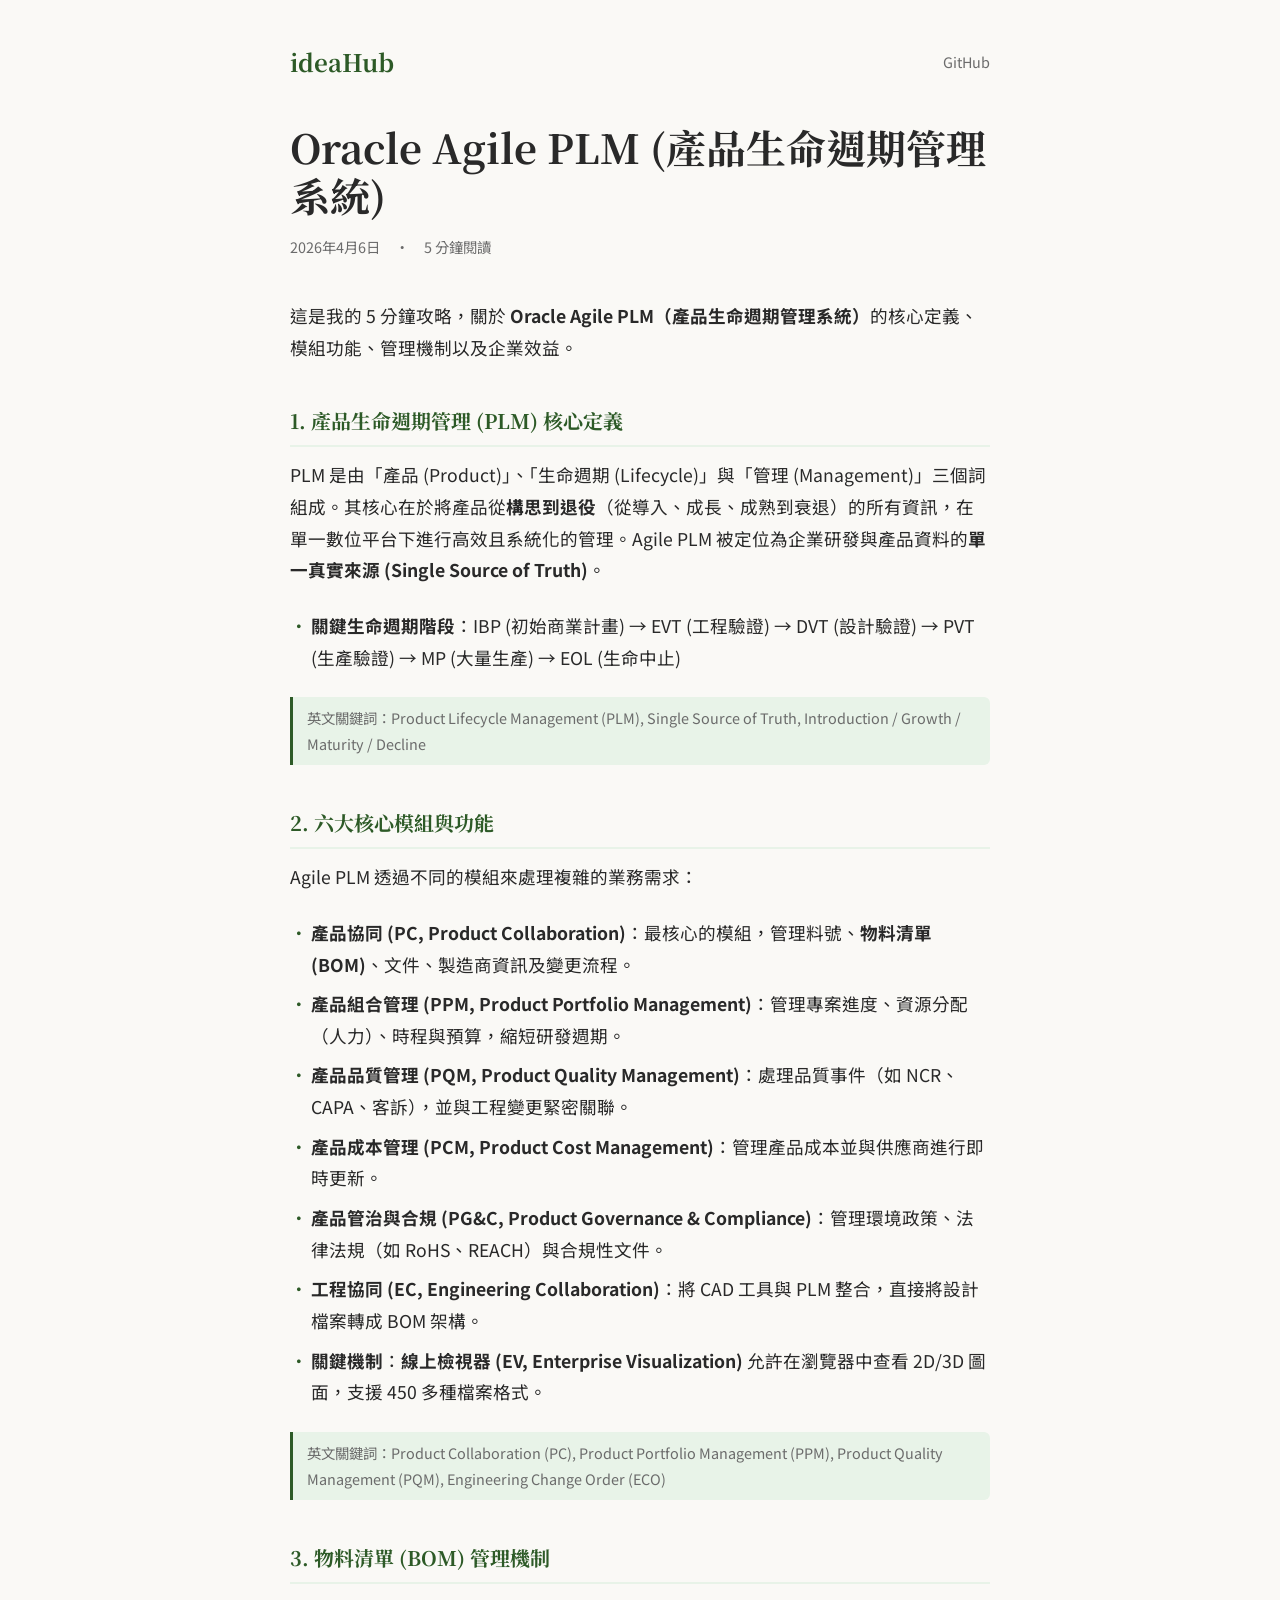
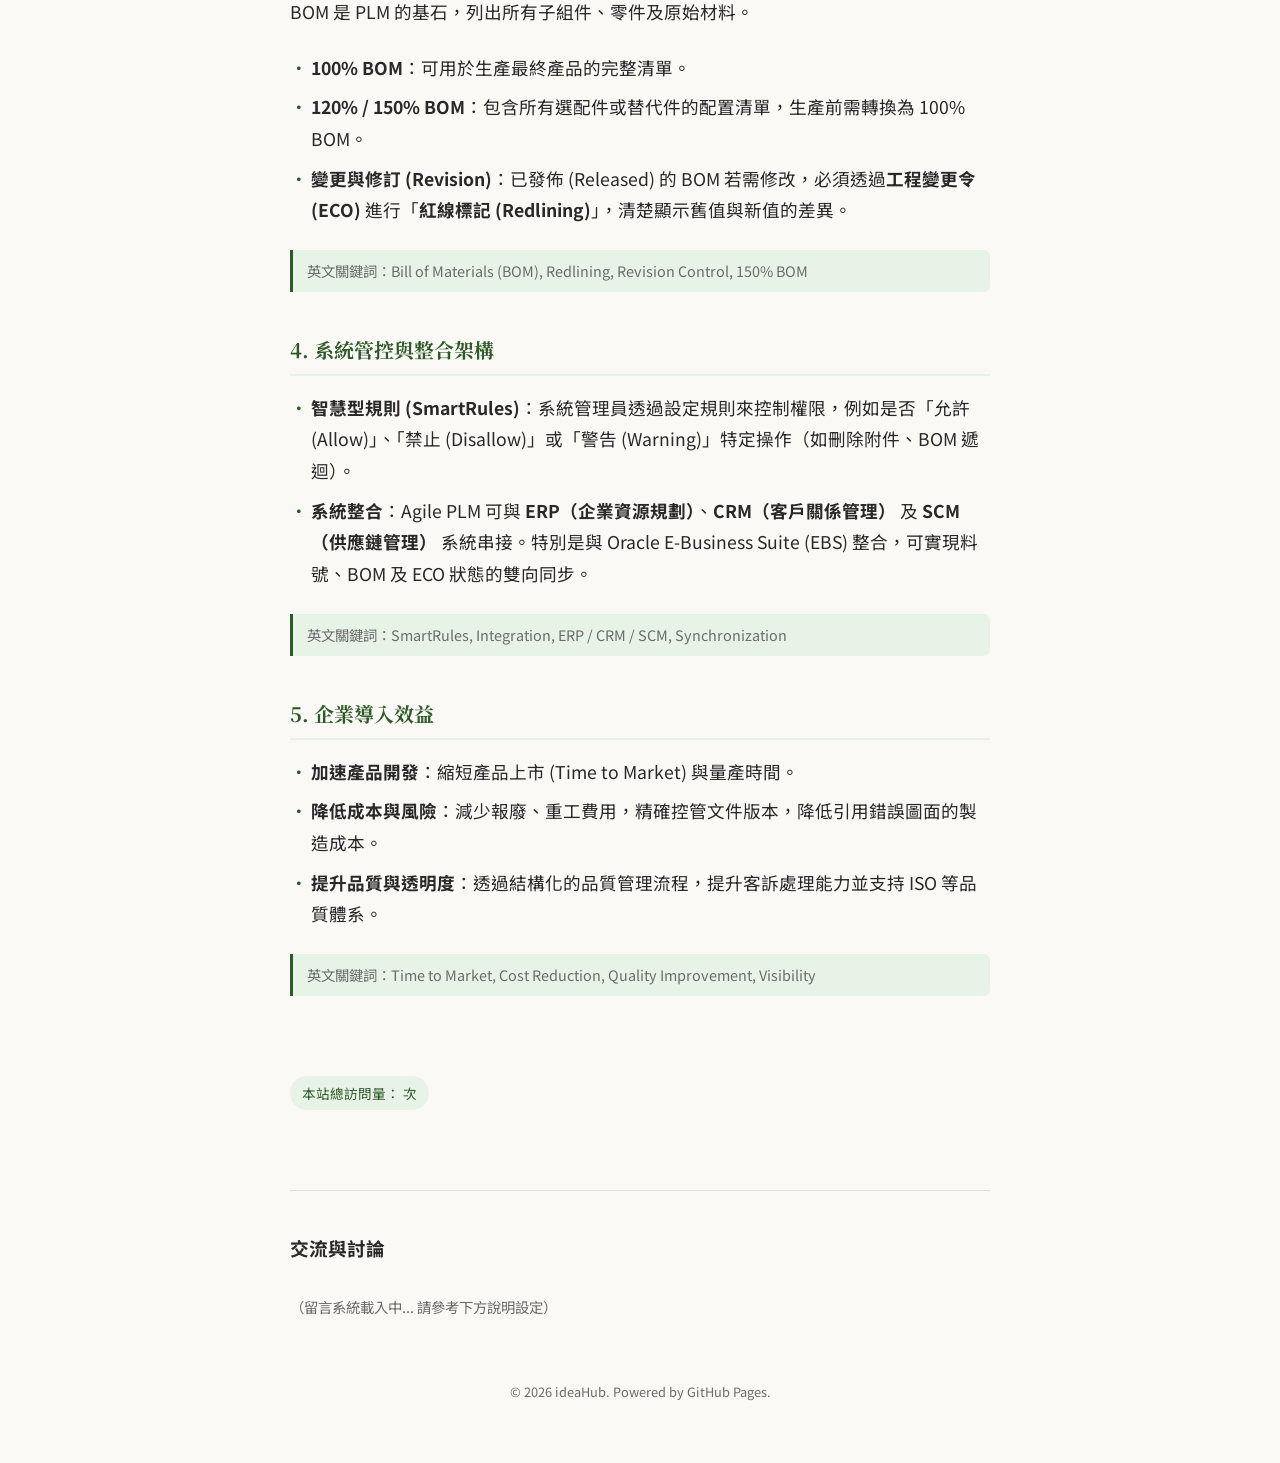
==== post1.html @ 9d8a617c "Add leaf favicon" ====
<!DOCTYPE html>
<html lang="zh-TW">
<head>
    <meta charset="UTF-8">
    <meta name="viewport" content="width=device-width, initial-scale=1.0">
    <title>ideaHub | 數位花園</title>
    <link rel="icon" href="data:image/svg+xml,<svg xmlns=%22http://www.w3.org/2000/svg%22 viewBox=%220 0 100 100%22><text y=%22.9em%22 font-size=%2290%22>🌿</text></svg>">
    <link href="https://fonts.googleapis.com/css2?family=Noto+Sans+TC:wght@300;400&family=Noto+Serif+TC:wght@700&display=swap" rel="stylesheet">
    
    <style>
        /* 變數設定 */
        :root {
            --bg-color: #FAF9F6;
            --text-color: #292929;
            --primary-green: #2D5A27;
            --accent-green: #E8F3E8;
            --secondary-text: #6B6B6B;
            --max-width: 700px;
        }

        * { margin: 0; padding: 0; box-sizing: border-box; }

        body {
            background-color: var(--bg-color);
            color: var(--text-color);
            font-family: 'Noto Sans TC', sans-serif;
            line-height: 1.8;
            padding: 0 20px;
        }

        nav {
            max-width: var(--max-width);
            margin: 0 auto;
            padding: 40px 0;
            display: flex;
            justify-content: space-between;
            align-items: center;
        }

        .logo {
            font-family: 'Noto Serif TC', serif;
            font-size: 1.5rem;
            color: var(--primary-green);
            text-decoration: none;
            font-weight: bold;
        }

        main {
            max-width: var(--max-width);
            margin: 0 auto;
        }

        .post-header { margin-bottom: 40px; }

        h1 {
            font-family: 'Noto Serif TC', serif;
            font-size: 2.5rem;
            line-height: 1.2;
            margin-bottom: 15px;
        }

        .meta {
            color: var(--secondary-text);
            font-size: 0.9rem;
            display: flex;
            gap: 15px;
        }

        .post-content {
            font-size: 1.1rem;
            margin-bottom: 60px;
        }

        .post-content p { margin-bottom: 20px; }

        .post-content h3 {
            font-family: 'Noto Serif TC', serif;
            font-size: 1.25rem;
            color: var(--primary-green);
            margin: 40px 0 12px;
            padding-bottom: 6px;
            border-bottom: 2px solid var(--accent-green);
        }

        .post-content ul {
            list-style: none;
            margin: 0 0 20px 0;
            padding: 0;
        }

        .post-content ul li {
            padding: 4px 0 4px 1.2em;
            position: relative;
        }

        .post-content ul li::before {
            content: '•';
            position: absolute;
            left: 0;
            color: var(--primary-green);
        }

        .post-content .keywords {
            background: var(--accent-green);
            border-left: 3px solid var(--primary-green);
            padding: 8px 14px;
            font-size: 0.9rem;
            color: var(--secondary-text);
            margin: 12px 0 24px;
            border-radius: 0 6px 6px 0;
        }

        .visitor-stats {
            margin-top: 20px;
            font-size: 0.85rem;
            color: var(--primary-green);
            background: var(--accent-green);
            padding: 5px 12px;
            border-radius: 20px;
            display: inline-block;
        }

        #comment-section {
            margin-top: 80px;
            padding-top: 40px;
            border-top: 1px solid #e0e0e0;
        }

        footer {
            text-align: center;
            padding: 60px 0;
            color: var(--secondary-text);
            font-size: 0.8rem;
        }

        @media (max-width: 600px) {
            h1 { font-size: 2rem; }
            nav { padding: 20px 0; }
        }
    </style>
</head>
<body>

    <nav>
        <a href="#" class="logo">ideaHub</a>
        <div class="meta">
            <a href="https://github.com/你的帳號" style="color: inherit; text-decoration: none;">GitHub</a>
        </div>
    </nav>

    <main>
        <article>
            <header class="post-header">
                <h1>Oracle Agile PLM (產品生命週期管理系統)</h1>
                <div class="meta">
                    <span>2026年4月6日</span>
                    <span>•</span>
                    <span>5 分鐘閱讀</span>
                    <span id="busuanzi_container_page_pv" style="display:none;">
                        • 閱讀量 <span id="busuanzi_value_page_pv"></span> 次
                    </span>
                </div>
            </header>

            <section class="post-content">
                <p>這是我的 5 分鐘攻略，關於 <strong>Oracle Agile PLM（產品生命週期管理系統）</strong>的核心定義、模組功能、管理機制以及企業效益。</p>

                <h3>1. 產品生命週期管理 (PLM) 核心定義</h3>
                <p>PLM 是由「產品 (Product)」、「生命週期 (Lifecycle)」與「管理 (Management)」三個詞組成。其核心在於將產品從<strong>構思到退役</strong>（從導入、成長、成熟到衰退）的所有資訊，在單一數位平台下進行高效且系統化的管理。Agile PLM 被定位為企業研發與產品資料的<strong>單一真實來源 (Single Source of Truth)</strong>。</p>
                <ul>
                    <li><strong>關鍵生命週期階段</strong>：IBP (初始商業計畫) → EVT (工程驗證) → DVT (設計驗證) → PVT (生產驗證) → MP (大量生產) → EOL (生命中止)</li>
                </ul>
                <div class="keywords">英文關鍵詞：Product Lifecycle Management (PLM), Single Source of Truth, Introduction / Growth / Maturity / Decline</div>

                <h3>2. 六大核心模組與功能</h3>
                <p>Agile PLM 透過不同的模組來處理複雜的業務需求：</p>
                <ul>
                    <li><strong>產品協同 (PC, Product Collaboration)</strong>：最核心的模組，管理料號、<strong>物料清單 (BOM)</strong>、文件、製造商資訊及變更流程。</li>
                    <li><strong>產品組合管理 (PPM, Product Portfolio Management)</strong>：管理專案進度、資源分配（人力）、時程與預算，縮短研發週期。</li>
                    <li><strong>產品品質管理 (PQM, Product Quality Management)</strong>：處理品質事件（如 NCR、CAPA、客訴），並與工程變更緊密關聯。</li>
                    <li><strong>產品成本管理 (PCM, Product Cost Management)</strong>：管理產品成本並與供應商進行即時更新。</li>
                    <li><strong>產品管治與合規 (PG&amp;C, Product Governance &amp; Compliance)</strong>：管理環境政策、法律法規（如 RoHS、REACH）與合規性文件。</li>
                    <li><strong>工程協同 (EC, Engineering Collaboration)</strong>：將 CAD 工具與 PLM 整合，直接將設計檔案轉成 BOM 架構。</li>
                    <li><strong>關鍵機制</strong>：<strong>線上檢視器 (EV, Enterprise Visualization)</strong> 允許在瀏覽器中查看 2D/3D 圖面，支援 450 多種檔案格式。</li>
                </ul>
                <div class="keywords">英文關鍵詞：Product Collaboration (PC), Product Portfolio Management (PPM), Product Quality Management (PQM), Engineering Change Order (ECO)</div>

                <h3>3. 物料清單 (BOM) 管理機制</h3>
                <p>BOM 是 PLM 的基石，列出所有子組件、零件及原始材料。</p>
                <ul>
                    <li><strong>100% BOM</strong>：可用於生產最終產品的完整清單。</li>
                    <li><strong>120% / 150% BOM</strong>：包含所有選配件或替代件的配置清單，生產前需轉換為 100% BOM。</li>
                    <li><strong>變更與修訂 (Revision)</strong>：已發佈 (Released) 的 BOM 若需修改，必須透過<strong>工程變更令 (ECO)</strong> 進行「<strong>紅線標記 (Redlining)</strong>」，清楚顯示舊值與新值的差異。</li>
                </ul>
                <div class="keywords">英文關鍵詞：Bill of Materials (BOM), Redlining, Revision Control, 150% BOM</div>

                <h3>4. 系統管控與整合架構</h3>
                <ul>
                    <li><strong>智慧型規則 (SmartRules)</strong>：系統管理員透過設定規則來控制權限，例如是否「允許 (Allow)」、「禁止 (Disallow)」或「警告 (Warning)」特定操作（如刪除附件、BOM 遞迴）。</li>
                    <li><strong>系統整合</strong>：Agile PLM 可與 <strong>ERP（企業資源規劃）</strong>、<strong>CRM（客戶關係管理）</strong> 及 <strong>SCM（供應鏈管理）</strong> 系統串接。特別是與 Oracle E-Business Suite (EBS) 整合，可實現料號、BOM 及 ECO 狀態的雙向同步。</li>
                </ul>
                <div class="keywords">英文關鍵詞：SmartRules, Integration, ERP / CRM / SCM, Synchronization</div>

                <h3>5. 企業導入效益</h3>
                <ul>
                    <li><strong>加速產品開發</strong>：縮短產品上市 (Time to Market) 與量產時間。</li>
                    <li><strong>降低成本與風險</strong>：減少報廢、重工費用，精確控管文件版本，降低引用錯誤圖面的製造成本。</li>
                    <li><strong>提升品質與透明度</strong>：透過結構化的品質管理流程，提升客訴處理能力並支持 ISO 等品質體系。</li>
                </ul>
                <div class="keywords">英文關鍵詞：Time to Market, Cost Reduction, Quality Improvement, Visibility</div>
            </section>
        </article>

        <div class="visitor-stats">
            本站總訪問量：<span id="busuanzi_value_site_pv"></span> 次
        </div>

        <section id="comment-section">
            <h3>交流與討論</h3>
            <br>
            <p style="font-size: 0.9rem; color: var(--secondary-text);">（留言系統載入中... 請參考下方說明設定）</p>
        </section>
    </main>

    <footer>
        <p>&copy; 2026 ideaHub. Powered by GitHub Pages.</p>
    </footer>

    <script async src="//busuanzi.ibruce.info/busuanzi/2.3/busuanzi.pure.mini.js"></script>
</body>
</html>
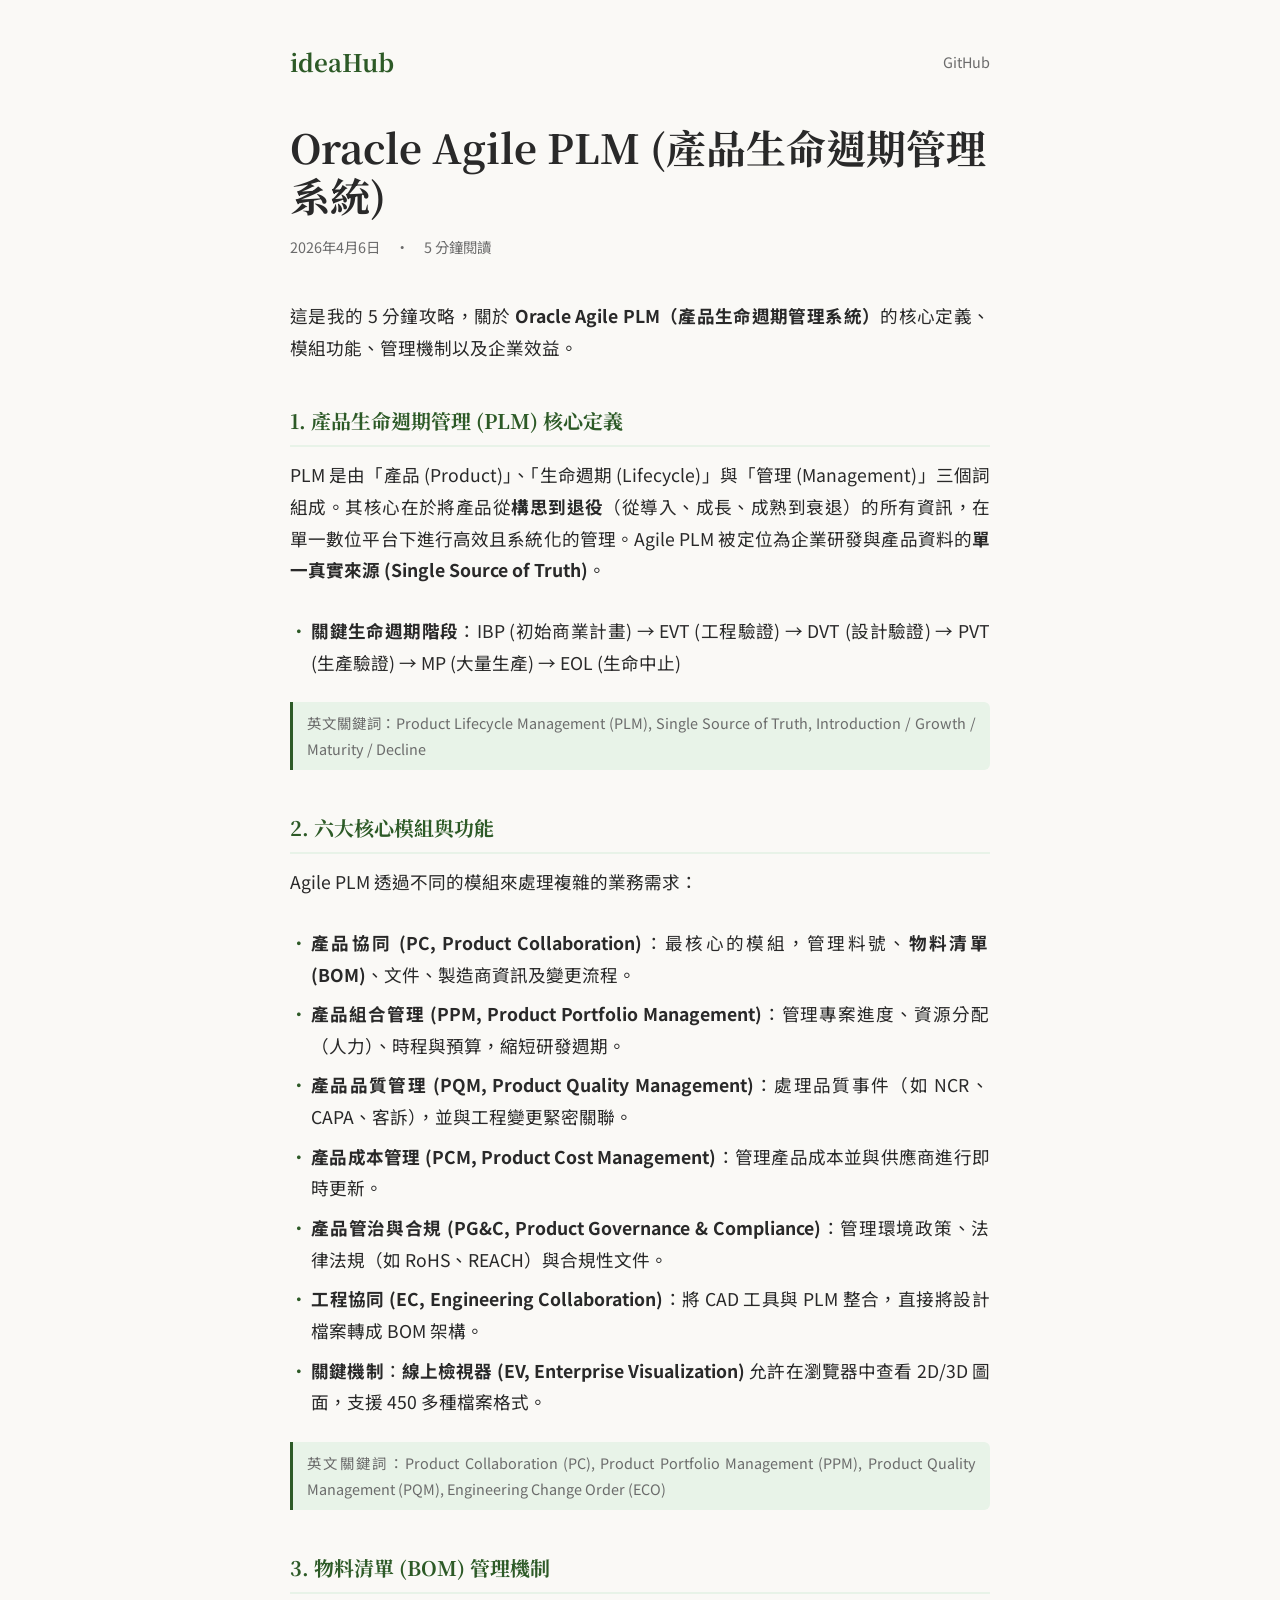
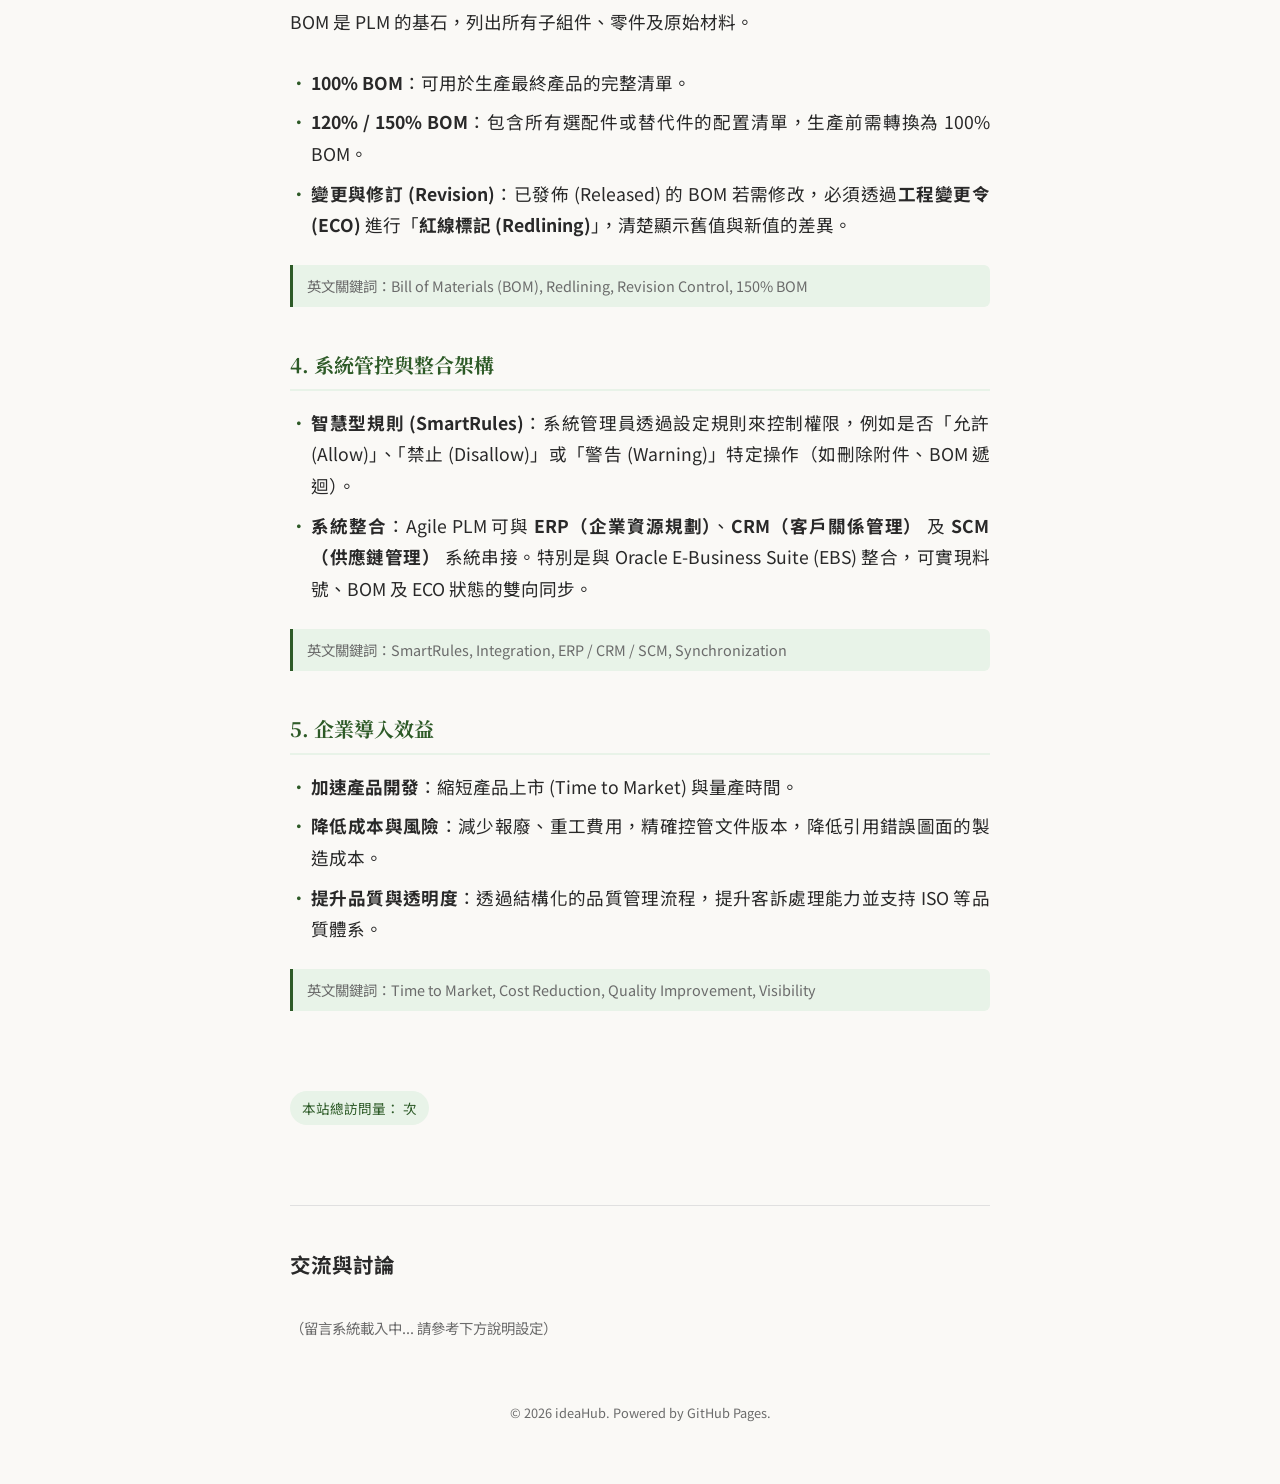
==== commit d982997a: "Add style.css and refactor HTML with shared styles and post-card component - Extract all inline CSS " ====
--- a/post1.html
+++ b/post1.html
@@ -6,143 +6,12 @@
     <title>ideaHub | 數位花園</title>
     <link rel="icon" href="data:image/svg+xml,<svg xmlns=%22http://www.w3.org/2000/svg%22 viewBox=%220 0 100 100%22><text y=%22.9em%22 font-size=%2290%22>🌿</text></svg>">
     <link href="https://fonts.googleapis.com/css2?family=Noto+Sans+TC:wght@300;400&family=Noto+Serif+TC:wght@700&display=swap" rel="stylesheet">
-    
-    <style>
-        /* 變數設定 */
-        :root {
-            --bg-color: #FAF9F6;
-            --text-color: #292929;
-            --primary-green: #2D5A27;
-            --accent-green: #E8F3E8;
-            --secondary-text: #6B6B6B;
-            --max-width: 700px;
-        }
-
-        * { margin: 0; padding: 0; box-sizing: border-box; }
-
-        body {
-            background-color: var(--bg-color);
-            color: var(--text-color);
-            font-family: 'Noto Sans TC', sans-serif;
-            line-height: 1.8;
-            padding: 0 20px;
-        }
-
-        nav {
-            max-width: var(--max-width);
-            margin: 0 auto;
-            padding: 40px 0;
-            display: flex;
-            justify-content: space-between;
-            align-items: center;
-        }
-
-        .logo {
-            font-family: 'Noto Serif TC', serif;
-            font-size: 1.5rem;
-            color: var(--primary-green);
-            text-decoration: none;
-            font-weight: bold;
-        }
-
-        main {
-            max-width: var(--max-width);
-            margin: 0 auto;
-        }
-
-        .post-header { margin-bottom: 40px; }
-
-        h1 {
-            font-family: 'Noto Serif TC', serif;
-            font-size: 2.5rem;
-            line-height: 1.2;
-            margin-bottom: 15px;
-        }
-
-        .meta {
-            color: var(--secondary-text);
-            font-size: 0.9rem;
-            display: flex;
-            gap: 15px;
-        }
-
-        .post-content {
-            font-size: 1.1rem;
-            margin-bottom: 60px;
-        }
-
-        .post-content p { margin-bottom: 20px; }
-
-        .post-content h3 {
-            font-family: 'Noto Serif TC', serif;
-            font-size: 1.25rem;
-            color: var(--primary-green);
-            margin: 40px 0 12px;
-            padding-bottom: 6px;
-            border-bottom: 2px solid var(--accent-green);
-        }
-
-        .post-content ul {
-            list-style: none;
-            margin: 0 0 20px 0;
-            padding: 0;
-        }
-
-        .post-content ul li {
-            padding: 4px 0 4px 1.2em;
-            position: relative;
-        }
-
-        .post-content ul li::before {
-            content: '•';
-            position: absolute;
-            left: 0;
-            color: var(--primary-green);
-        }
-
-        .post-content .keywords {
-            background: var(--accent-green);
-            border-left: 3px solid var(--primary-green);
-            padding: 8px 14px;
-            font-size: 0.9rem;
-            color: var(--secondary-text);
-            margin: 12px 0 24px;
-            border-radius: 0 6px 6px 0;
-        }
-
-        .visitor-stats {
-            margin-top: 20px;
-            font-size: 0.85rem;
-            color: var(--primary-green);
-            background: var(--accent-green);
-            padding: 5px 12px;
-            border-radius: 20px;
-            display: inline-block;
-        }
-
-        #comment-section {
-            margin-top: 80px;
-            padding-top: 40px;
-            border-top: 1px solid #e0e0e0;
-        }
-
-        footer {
-            text-align: center;
-            padding: 60px 0;
-            color: var(--secondary-text);
-            font-size: 0.8rem;
-        }
-
-        @media (max-width: 600px) {
-            h1 { font-size: 2rem; }
-            nav { padding: 20px 0; }
-        }
-    </style>
+    <link rel="stylesheet" href="style.css">
 </head>
 <body>
 
     <nav>
-        <a href="#" class="logo">ideaHub</a>
+        <a href="index.html" class="logo">ideaHub</a>
         <div class="meta">
             <a href="https://github.com/你的帳號" style="color: inherit; text-decoration: none;">GitHub</a>
         </div>
--- a/style.css
+++ b/style.css
@@ -0,0 +1,209 @@
+/* =============================================
+   ideaHub — 全域樣式表
+   ============================================= */
+
+/* --- CSS 變數 (主題設定) --- */
+:root {
+    --bg-color: #FAF9F6;          /* 優雅米色 */
+    --text-color: #292929;        /* 深灰色文字 */
+    --primary-green: #2D5A27;     /* 森林綠 */
+    --accent-green: #E8F3E8;      /* 極淺綠 (區塊背景) */
+    --secondary-text: #6B6B6B;
+    --border-color: #e0e0e0;
+    --max-width: 700px;
+    --font-body: 'Noto Sans TC', sans-serif;
+    --font-serif: 'Noto Serif TC', serif;
+    --font-size-base: 1.1rem;
+}
+
+/* --- 基底重置 --- */
+* { margin: 0; padding: 0; box-sizing: border-box; }
+
+/* --- 全域樣式 --- */
+body {
+    background-color: var(--bg-color);
+    color: var(--text-color);
+    font-family: var(--font-body);
+    font-size: var(--font-size-base);
+    line-height: 1.8;
+    padding: 0 20px;
+}
+
+/* --- 導覽列 --- */
+nav {
+    max-width: var(--max-width);
+    margin: 0 auto;
+    padding: 40px 0;
+    display: flex;
+    justify-content: space-between;
+    align-items: center;
+}
+
+.logo {
+    font-family: var(--font-serif);
+    font-size: 1.5rem;
+    color: var(--primary-green);
+    text-decoration: none;
+    font-weight: bold;
+}
+
+/* --- 主要容器 --- */
+main {
+    max-width: var(--max-width);
+    margin: 0 auto;
+}
+
+/* --- 文章標頭 --- */
+.post-header { margin-bottom: 40px; }
+
+h1 {
+    font-family: var(--font-serif);
+    font-size: 2.5rem;
+    line-height: 1.2;
+    margin-bottom: 15px;
+}
+
+.meta {
+    color: var(--secondary-text);
+    font-size: 0.9rem;
+    display: flex;
+    gap: 15px;
+}
+
+/* --- 文章內容 --- */
+.post-content {
+    font-size: var(--font-size-base);
+    margin-bottom: 60px;
+    text-align: justify;
+}
+
+.post-content p { margin-bottom: 25px; }
+
+.post-content h3 {
+    font-family: var(--font-serif);
+    font-size: 1.25rem;
+    color: var(--primary-green);
+    margin: 40px 0 12px;
+    padding-bottom: 6px;
+    border-bottom: 2px solid var(--accent-green);
+}
+
+.post-content ul {
+    list-style: none;
+    margin: 0 0 20px 0;
+    padding: 0;
+}
+
+.post-content ul li {
+    padding: 4px 0 4px 1.2em;
+    position: relative;
+}
+
+.post-content ul li::before {
+    content: '•';
+    position: absolute;
+    left: 0;
+    color: var(--primary-green);
+}
+
+.post-content .keywords {
+    background: var(--accent-green);
+    border-left: 3px solid var(--primary-green);
+    padding: 8px 14px;
+    font-size: 0.9rem;
+    color: var(--secondary-text);
+    margin: 12px 0 24px;
+    border-radius: 0 6px 6px 0;
+}
+
+/* --- 近期文章 (首頁) --- */
+.recent-posts {
+    margin-top: 60px;
+    padding-top: 40px;
+    border-top: 1px solid var(--border-color);
+}
+
+.recent-posts h2 {
+    font-family: var(--font-serif);
+    font-size: 1.2rem;
+    color: var(--primary-green);
+    margin-bottom: 20px;
+}
+
+/* --- 文章卡片模板 (.post-card)
+   使用方式：
+   <div class="post-card">
+       <div class="post-card-meta">
+           <span>日期</span>
+           <span>閱讀時間</span>
+       </div>
+       <h3><a href="postN.html">文章標題</a></h3>
+       <p class="post-card-excerpt">一兩句摘要</p>
+   </div>
+   ------------------------------------------- */
+.post-card {
+    padding: 24px 0;
+    border-bottom: 1px solid #f0f0f0;
+}
+
+.post-card:last-child { border-bottom: none; }
+
+.post-card-meta {
+    font-size: 0.82rem;
+    color: var(--secondary-text);
+    display: flex;
+    gap: 12px;
+    margin-bottom: 6px;
+}
+
+.post-card h3 {
+    font-family: var(--font-serif);
+    font-size: 1.1rem;
+    font-weight: normal;
+    margin-bottom: 6px;
+}
+
+.post-card h3 a {
+    color: var(--text-color);
+    text-decoration: none;
+}
+
+.post-card h3 a:hover { color: var(--primary-green); }
+
+.post-card-excerpt {
+    font-size: 0.9rem;
+    color: var(--secondary-text);
+    line-height: 1.6;
+}
+
+/* --- 訪客計數 --- */
+.visitor-stats {
+    margin-top: 20px;
+    font-size: 0.85rem;
+    color: var(--primary-green);
+    background: var(--accent-green);
+    padding: 5px 12px;
+    border-radius: 20px;
+    display: inline-block;
+}
+
+/* --- 留言區 --- */
+#comment-section {
+    margin-top: 80px;
+    padding-top: 40px;
+    border-top: 1px solid var(--border-color);
+}
+
+/* --- 頁尾 --- */
+footer {
+    text-align: center;
+    padding: 60px 0;
+    color: var(--secondary-text);
+    font-size: 0.8rem;
+}
+
+/* --- 響應式微調 --- */
+@media (max-width: 600px) {
+    h1 { font-size: 2rem; }
+    nav { padding: 20px 0; }
+}
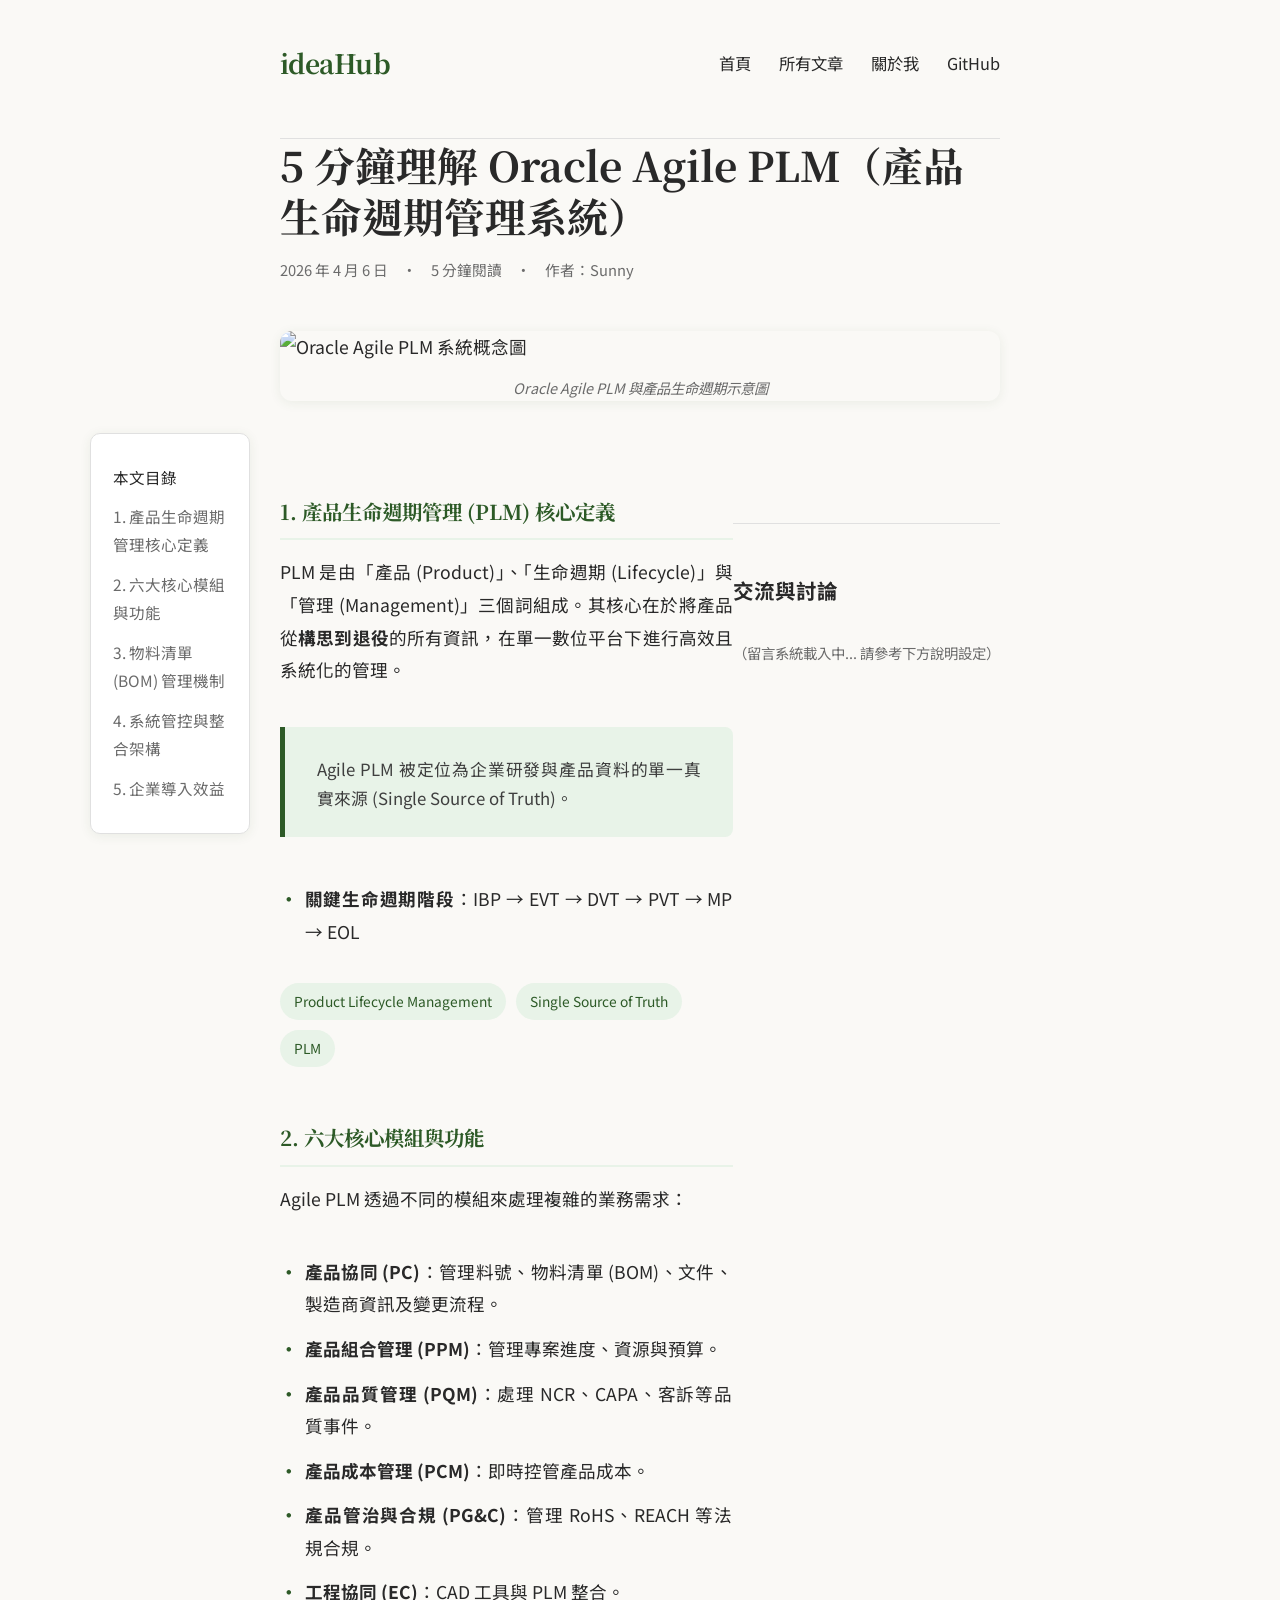
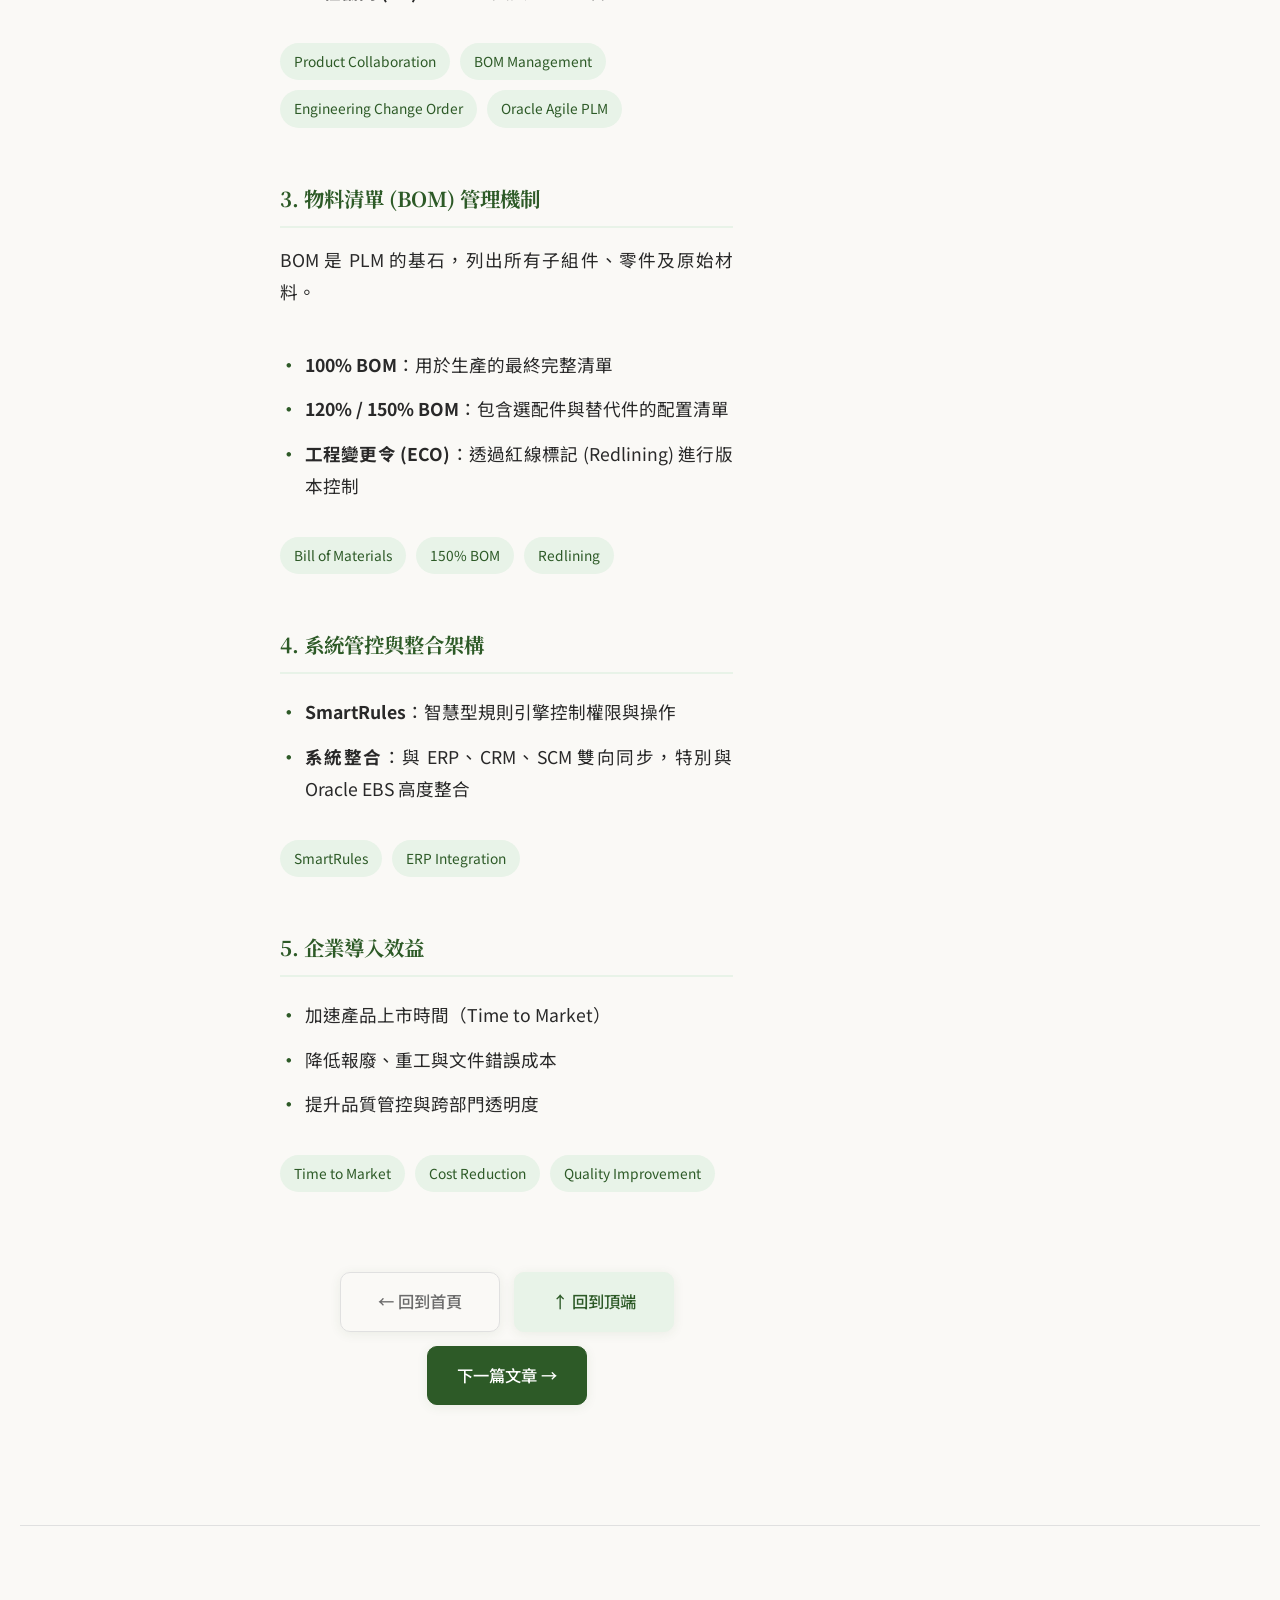
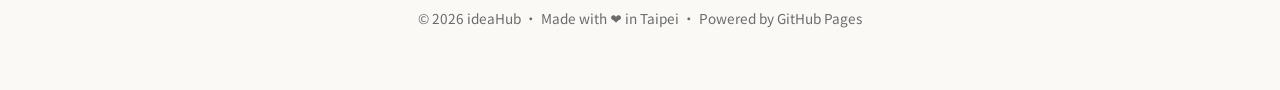
==== commit 019061af: "set GoatCounter code to ah431 Co-Authored-By: Claude Sonnet 4.6 <noreply@anthropic.com>" ====
--- a/post1.html
+++ b/post1.html
@@ -3,8 +3,8 @@
 <head>
     <meta charset="UTF-8">
     <meta name="viewport" content="width=device-width, initial-scale=1.0">
-    <title>ideaHub | 數位花園</title>
-    <link rel="icon" href="data:image/svg+xml,<svg xmlns=%22http://www.w3.org/2000/svg%22 viewBox=%220 0 100 100%22><text y=%22.9em%22 font-size=%2290%22>🌿</text></svg>">
+    <title>ideaHub | Oracle Agile PLM（產品生命週期管理系統）</title>
+    <link rel="icon" href="data:image/svg+xml,<svg xmlns=%22http://www.w3.org/2000/svg%22 viewBox=%220 0 100 100%22><text y=%2290%22 font-size=%2290%22>🌿</text></svg>">
     <link href="https://fonts.googleapis.com/css2?family=Noto+Sans+TC:wght@300;400&family=Noto+Serif+TC:wght@700&display=swap" rel="stylesheet">
     <link rel="stylesheet" href="style.css">
 </head>
@@ -12,89 +12,156 @@
 
     <nav>
         <a href="index.html" class="logo">ideaHub</a>
-        <div class="meta">
-            <a href="https://github.com/你的帳號" style="color: inherit; text-decoration: none;">GitHub</a>
+        <div class="nav-links">
+            <a href="index.html">首頁</a>
+            <a href="archive.html">所有文章</a>
+            <a href="about.html">關於我</a>
+            <a href="https://github.com/AH431" target="_blank" rel="noopener">GitHub</a>
         </div>
     </nav>
 
-    <main>
+    <main class="article-container">
         <article>
             <header class="post-header">
-                <h1>Oracle Agile PLM (產品生命週期管理系統)</h1>
-                <div class="meta">
-                    <span>2026年4月6日</span>
+                <h1>5 分鐘理解 Oracle Agile PLM（產品生命週期管理系統）</h1>
+                <div class="post-meta">
+                    <span>2026 年 4 月 6 日</span>
                     <span>•</span>
                     <span>5 分鐘閱讀</span>
-                    <span id="busuanzi_container_page_pv" style="display:none;">
-                        • 閱讀量 <span id="busuanzi_value_page_pv"></span> 次
-                    </span>
+                    <span>•</span>
+                    <span>作者：Sunny</span>
                 </div>
             </header>
 
-            <section class="post-content">
-                <p>這是我的 5 分鐘攻略，關於 <strong>Oracle Agile PLM（產品生命週期管理系統）</strong>的核心定義、模組功能、管理機制以及企業效益。</p>
+            <!-- Featured Image -->
+            <figure class="featured-image">
+                <img src="static/Oracle Agile PLM.jpg" alt="Oracle Agile PLM 系統概念圖">
+                <figcaption>Oracle Agile PLM 與產品生命週期示意圖</figcaption>
+            </figure>
 
-                <h3>1. 產品生命週期管理 (PLM) 核心定義</h3>
-                <p>PLM 是由「產品 (Product)」、「生命週期 (Lifecycle)」與「管理 (Management)」三個詞組成。其核心在於將產品從<strong>構思到退役</strong>（從導入、成長、成熟到衰退）的所有資訊，在單一數位平台下進行高效且系統化的管理。Agile PLM 被定位為企業研發與產品資料的<strong>單一真實來源 (Single Source of Truth)</strong>。</p>
+            <div class="content-layout">
+
+            <!-- HackMD 風格：左側 TOC -->
+            <div class="toc-sidebar">
+                <nav class="toc" aria-label="文章目錄">
+<ul>
+<li class="toc-title">本文目錄</li>
+                        <li><a href="#section1">1. 產品生命週期管理核心定義</a></li>
+                        <li><a href="#section2">2. 六大核心模組與功能</a></li>
+                        <li><a href="#section3">3. 物料清單 (BOM) 管理機制</a></li>
+                        <li><a href="#section4">4. 系統管控與整合架構</a></li>
+                        <li><a href="#section5">5. 企業導入效益</a></li>
+                    </ul>
+                </nav>
+            </div>
+
+            <!-- 正文區域 -->
+            <div class="post-main-content">
+                <section class="post-content">
+                    <h3 id="section1">1. 產品生命週期管理 (PLM) 核心定義</h3>
+                <p>PLM 是由「產品 (Product)」、「生命週期 (Lifecycle)」與「管理 (Management)」三個詞組成。其核心在於將產品從<strong>構思到退役</strong>的所有資訊，在單一數位平台下進行高效且系統化的管理。</p>
+                
+                <blockquote>
+                    Agile PLM 被定位為企業研發與產品資料的單一真實來源 (Single Source of Truth)。
+                </blockquote>
+                
                 <ul>
-                    <li><strong>關鍵生命週期階段</strong>：IBP (初始商業計畫) → EVT (工程驗證) → DVT (設計驗證) → PVT (生產驗證) → MP (大量生產) → EOL (生命中止)</li>
+                    <li><strong>關鍵生命週期階段</strong>：IBP → EVT → DVT → PVT → MP → EOL</li>
                 </ul>
-                <div class="keywords">英文關鍵詞：Product Lifecycle Management (PLM), Single Source of Truth, Introduction / Growth / Maturity / Decline</div>
 
-                <h3>2. 六大核心模組與功能</h3>
+                <div class="keywords">
+                    <span>Product Lifecycle Management</span>
+                    <span>Single Source of Truth</span>
+                    <span>PLM</span>
+                </div>
+
+                <h3 id="section2">2. 六大核心模組與功能</h3>
                 <p>Agile PLM 透過不同的模組來處理複雜的業務需求：</p>
                 <ul>
-                    <li><strong>產品協同 (PC, Product Collaboration)</strong>：最核心的模組，管理料號、<strong>物料清單 (BOM)</strong>、文件、製造商資訊及變更流程。</li>
-                    <li><strong>產品組合管理 (PPM, Product Portfolio Management)</strong>：管理專案進度、資源分配（人力）、時程與預算，縮短研發週期。</li>
-                    <li><strong>產品品質管理 (PQM, Product Quality Management)</strong>：處理品質事件（如 NCR、CAPA、客訴），並與工程變更緊密關聯。</li>
-                    <li><strong>產品成本管理 (PCM, Product Cost Management)</strong>：管理產品成本並與供應商進行即時更新。</li>
-                    <li><strong>產品管治與合規 (PG&amp;C, Product Governance &amp; Compliance)</strong>：管理環境政策、法律法規（如 RoHS、REACH）與合規性文件。</li>
-                    <li><strong>工程協同 (EC, Engineering Collaboration)</strong>：將 CAD 工具與 PLM 整合，直接將設計檔案轉成 BOM 架構。</li>
-                    <li><strong>關鍵機制</strong>：<strong>線上檢視器 (EV, Enterprise Visualization)</strong> 允許在瀏覽器中查看 2D/3D 圖面，支援 450 多種檔案格式。</li>
+                    <li><strong>產品協同 (PC)</strong>：管理料號、物料清單 (BOM)、文件、製造商資訊及變更流程。</li>
+                    <li><strong>產品組合管理 (PPM)</strong>：管理專案進度、資源與預算。</li>
+                    <li><strong>產品品質管理 (PQM)</strong>：處理 NCR、CAPA、客訴等品質事件。</li>
+                    <li><strong>產品成本管理 (PCM)</strong>：即時控管產品成本。</li>
+                    <li><strong>產品管治與合規 (PG&amp;C)</strong>：管理 RoHS、REACH 等法規合規。</li>
+                    <li><strong>工程協同 (EC)</strong>：CAD 工具與 PLM 整合。</li>
                 </ul>
-                <div class="keywords">英文關鍵詞：Product Collaboration (PC), Product Portfolio Management (PPM), Product Quality Management (PQM), Engineering Change Order (ECO)</div>
 
-                <h3>3. 物料清單 (BOM) 管理機制</h3>
+                <div class="keywords">
+                    <span>Product Collaboration</span>
+                    <span>BOM Management</span>
+                    <span>Engineering Change Order</span>
+                    <span>Oracle Agile PLM</span>
+                </div>
+
+                <h3 id="section3">3. 物料清單 (BOM) 管理機制</h3>
                 <p>BOM 是 PLM 的基石，列出所有子組件、零件及原始材料。</p>
                 <ul>
-                    <li><strong>100% BOM</strong>：可用於生產最終產品的完整清單。</li>
-                    <li><strong>120% / 150% BOM</strong>：包含所有選配件或替代件的配置清單，生產前需轉換為 100% BOM。</li>
-                    <li><strong>變更與修訂 (Revision)</strong>：已發佈 (Released) 的 BOM 若需修改，必須透過<strong>工程變更令 (ECO)</strong> 進行「<strong>紅線標記 (Redlining)</strong>」，清楚顯示舊值與新值的差異。</li>
+                    <li><strong>100% BOM</strong>：用於生產的最終完整清單</li>
+                    <li><strong>120% / 150% BOM</strong>：包含選配件與替代件的配置清單</li>
+                    <li><strong>工程變更令 (ECO)</strong>：透過紅線標記 (Redlining) 進行版本控制</li>
                 </ul>
-                <div class="keywords">英文關鍵詞：Bill of Materials (BOM), Redlining, Revision Control, 150% BOM</div>
 
-                <h3>4. 系統管控與整合架構</h3>
+                <div class="keywords">
+                    <span>Bill of Materials</span>
+                    <span>150% BOM</span>
+                    <span>Redlining</span>
+                </div>
+
+                <h3 id="section4">4. 系統管控與整合架構</h3>
                 <ul>
-                    <li><strong>智慧型規則 (SmartRules)</strong>：系統管理員透過設定規則來控制權限，例如是否「允許 (Allow)」、「禁止 (Disallow)」或「警告 (Warning)」特定操作（如刪除附件、BOM 遞迴）。</li>
-                    <li><strong>系統整合</strong>：Agile PLM 可與 <strong>ERP（企業資源規劃）</strong>、<strong>CRM（客戶關係管理）</strong> 及 <strong>SCM（供應鏈管理）</strong> 系統串接。特別是與 Oracle E-Business Suite (EBS) 整合，可實現料號、BOM 及 ECO 狀態的雙向同步。</li>
+                    <li><strong>SmartRules</strong>：智慧型規則引擎控制權限與操作</li>
+                    <li><strong>系統整合</strong>：與 ERP、CRM、SCM 雙向同步，特別與 Oracle EBS 高度整合</li>
                 </ul>
-                <div class="keywords">英文關鍵詞：SmartRules, Integration, ERP / CRM / SCM, Synchronization</div>
 
-                <h3>5. 企業導入效益</h3>
+                <div class="keywords">
+                    <span>SmartRules</span>
+                    <span>ERP Integration</span>
+                </div>
+
+                <h3 id="section5">5. 企業導入效益</h3>
                 <ul>
-                    <li><strong>加速產品開發</strong>：縮短產品上市 (Time to Market) 與量產時間。</li>
-                    <li><strong>降低成本與風險</strong>：減少報廢、重工費用，精確控管文件版本，降低引用錯誤圖面的製造成本。</li>
-                    <li><strong>提升品質與透明度</strong>：透過結構化的品質管理流程，提升客訴處理能力並支持 ISO 等品質體系。</li>
+                    <li>加速產品上市時間（Time to Market）</li>
+                    <li>降低報廢、重工與文件錯誤成本</li>
+                    <li>提升品質管控與跨部門透明度</li>
                 </ul>
-                <div class="keywords">英文關鍵詞：Time to Market, Cost Reduction, Quality Improvement, Visibility</div>
+
+                <div class="keywords">
+                    <span>Time to Market</span>
+                    <span>Cost Reduction</span>
+                    <span>Quality Improvement</span>
+                </div>
             </section>
-        </article>
+            <!-- ==================== 優化後的文末區塊 ==================== -->
+            <div class="post-footer">
+                <!-- 三個按鈕 -->
+                <div class="post-navigation">
+                    <div class="nav-buttons">
+                        <a href="index.html" class="btn btn-secondary">← 回到首頁</a>
+                        <a href="#" class="btn btn-top">↑ 回到頂端</a>                        
+                        <a href="post2.html" class="btn btn-primary">下一篇文章 →</a>
+                    </div>
+                </div>
+               
 
-        <div class="visitor-stats">
-            本站總訪問量：<span id="busuanzi_value_site_pv"></span> 次
-        </div>
-
-        <section id="comment-section">
+                <!-- 訪客統計（本站總訪問量 + 本文閱讀量） -->
+                </div>
+            </div>
+            <section id="comment-section">
             <h3>交流與討論</h3>
             <br>
             <p style="font-size: 0.9rem; color: var(--secondary-text);">（留言系統載入中... 請參考下方說明設定）</p>
         </section>
+            <!-- ==================== 文末結束 ==================== -->
+            </div><!-- end post-main-content -->
+            </div><!-- end content-layout -->
+
+        </article>
     </main>
 
     <footer>
-        <p>&copy; 2026 ideaHub. Powered by GitHub Pages.</p>
+        <p>&copy; 2026 ideaHub • Made with ❤️ in Taipei • Powered by GitHub Pages</p>
     </footer>
 
-    <script async src="//busuanzi.ibruce.info/busuanzi/2.3/busuanzi.pure.mini.js"></script>
+    <script data-goatcounter="https://ah431.goatcounter.com/count" async src="//gc.zgo.at/count.js"></script>
 </body>
-</html>
+</html>
--- a/style.css
+++ b/style.css
@@ -1,25 +1,31 @@
 /* =============================================
-   ideaHub — 全域樣式表
+   ideaHub — 全域樣式表 (2026版)
    ============================================= */
 
 /* --- CSS 變數 (主題設定) --- */
 :root {
-    --bg-color: #FAF9F6;          /* 優雅米色 */
-    --text-color: #292929;        /* 深灰色文字 */
-    --primary-green: #2D5A27;     /* 森林綠 */
-    --accent-green: #E8F3E8;      /* 極淺綠 (區塊背景) */
+    --bg-color: #FAF9F6;
+    --text-color: #292929;
+    --primary-green: #2D5A27;
+    --accent-green: #E8F3E8;
     --secondary-text: #6B6B6B;
     --border-color: #e0e0e0;
-    --max-width: 700px;
-    --font-body: 'Noto Sans TC', sans-serif;
-    --font-serif: 'Noto Serif TC', serif;
+    --card-bg: #ffffff;
+    --shadow-sm: 0 2px 12px rgba(45, 90, 39, 0.08);
+    --shadow-md: 0 10px 25px rgba(45, 90, 39, 0.12);
+    --max-width: 720px;
+    --font-body: 'Noto Sans TC', system-ui, sans-serif;
+    --font-serif: 'Noto Serif TC', Georgia, serif;
     --font-size-base: 1.1rem;
 }
 
-/* --- 基底重置 --- */
-* { margin: 0; padding: 0; box-sizing: border-box; }
-
-/* --- 全域樣式 --- */
+/* --- 基底重置與全域樣式 --- */
+* {
+    margin: 0;
+    padding: 0;
+    box-sizing: border-box;
+}
+
 body {
     background-color: var(--bg-color);
     color: var(--text-color);
@@ -33,69 +39,102 @@
 nav {
     max-width: var(--max-width);
     margin: 0 auto;
-    padding: 40px 0;
+    padding: 40px 0 50px;
     display: flex;
     justify-content: space-between;
     align-items: center;
+    border-bottom: 1px solid var(--border-color);
 }
 
 .logo {
     font-family: var(--font-serif);
-    font-size: 1.5rem;
+    font-size: 1.65rem;
     color: var(--primary-green);
     text-decoration: none;
-    font-weight: bold;
-}
-
-/* --- 主要容器 --- */
+    font-weight: 700;
+    letter-spacing: -0.02em;
+}
+
+.nav-links {
+    display: flex;
+    gap: 28px;
+    font-size: 1.02rem;
+}
+
+.nav-links a {
+    color: var(--text-color);
+    text-decoration: none;
+    transition: color 0.25s ease;
+}
+
+.nav-links a:hover,
+.nav-links a:focus {
+    color: var(--primary-green);
+}
+
+/* --- 主要容器（非文章頁用） --- */
 main {
     max-width: var(--max-width);
     margin: 0 auto;
 }
 
-/* --- 文章標頭 --- */
-.post-header { margin-bottom: 40px; }
+/* --- 文章標頭與 Meta --- */
+.post-header {
+    margin-bottom: 48px;
+}
 
 h1 {
     font-family: var(--font-serif);
-    font-size: 2.5rem;
-    line-height: 1.2;
-    margin-bottom: 15px;
-}
-
-.meta {
+    font-size: 2.55rem;
+    line-height: 1.25;
+    margin-bottom: 16px;
+    font-weight: 700;
+}
+
+.post-meta {
     color: var(--secondary-text);
-    font-size: 0.9rem;
-    display: flex;
-    gap: 15px;
+    font-size: 0.92rem;
+    display: flex;
+    flex-wrap: wrap;
+    gap: 14px;
+    align-items: center;
+}
+
+.post-meta span {
+    display: inline-flex;
+    align-items: center;
 }
 
 /* --- 文章內容 --- */
 .post-content {
+    max-width: 720px;
+    margin: 60px auto 0;
     font-size: var(--font-size-base);
-    margin-bottom: 60px;
+    line-height: 1.85;
     text-align: justify;
 }
 
-.post-content p { margin-bottom: 25px; }
+.post-content p {
+    margin-bottom: 34px;
+}
 
 .post-content h3 {
     font-family: var(--font-serif);
-    font-size: 1.25rem;
-    color: var(--primary-green);
-    margin: 40px 0 12px;
-    padding-bottom: 6px;
+    font-size: 1.28rem;
+    color: var(--primary-green);
+    margin: 52px 0 16px;
+    padding-bottom: 8px;
     border-bottom: 2px solid var(--accent-green);
 }
 
 .post-content ul {
     list-style: none;
-    margin: 0 0 20px 0;
+    margin: 0 0 26px 0;
     padding: 0;
 }
 
 .post-content ul li {
-    padding: 4px 0 4px 1.2em;
+    padding: 6px 0 6px 1.4em;
     position: relative;
 }
 
@@ -104,106 +143,459 @@
     position: absolute;
     left: 0;
     color: var(--primary-green);
-}
-
-.post-content .keywords {
+    font-weight: bold;
+}
+
+/* 有序清單 */
+.post-content ol {
+    padding-left: 1.8em;
+    margin: 0 0 26px 0;
+}
+
+.post-content ol li {
+    padding: 6px 0;
+    line-height: 1.8;
+}
+
+/* Blockquote 樣式（Medium 風格） */
+.post-content blockquote {
+    border-left: 5px solid var(--primary-green);
     background: var(--accent-green);
-    border-left: 3px solid var(--primary-green);
-    padding: 8px 14px;
-    font-size: 0.9rem;
+    padding: 28px 32px;
+    margin: 40px 0;
+    border-radius: 0 8px 8px 0;
+    color: #3f3f3f;
+    font-size: 1.05rem;
+    line-height: 1.75;
+}
+
+/* --- 表格樣式 --- */
+.post-content table {
+    width: 100%;
+    border-collapse: collapse;
+    margin: 32px 0;
+    font-size: 0.97rem;
+}
+
+.post-content th,
+.post-content td {
+    border: 1px solid var(--border-color);
+    padding: 12px 16px;
+    text-align: left;
+    vertical-align: top;
+}
+
+.post-content th {
+    background: var(--accent-green);
+    color: var(--primary-green);
+    font-weight: 600;
+    font-family: var(--font-serif);
+}
+
+.post-content tr:nth-child(even) td {
+    background: #f9f9f7;
+}
+
+/* --- 現代標籤樣式 --- */
+.keywords {
+    display: flex;
+    flex-wrap: wrap;
+    gap: 10px;
+    margin: 28px 0 32px;
+}
+
+.keywords span {
+    background: var(--accent-green);
+    color: var(--primary-green);
+    font-size: 0.86rem;
+    padding: 6px 14px;
+    border-radius: 9999px;
+    white-space: nowrap;
+}
+
+/* --- 文章目錄 (Table of Contents) --- */
+.toc {
+    background: var(--card-bg);
+    border: 1px solid var(--border-color);
+    border-radius: 10px;
+    padding: 24px 22px;
+    box-shadow: var(--shadow-sm);
+    font-size: 0.97rem;
+    position: sticky;
+    top: 20px;
+    width: 160px;
+    margin-left: calc(-160px - 30px); /* 右框線距正文左側 30px */
+}
+
+.toc h4 {
+    font-family: var(--font-serif);
+    font-size: 1.05rem;
+    color: var(--primary-green);
+    margin-bottom: 14px;
+}
+
+.toc ul {
+    list-style: none;
+}
+
+.toc li {
+    padding: 6px 0;
+}
+
+.toc a {
     color: var(--secondary-text);
-    margin: 12px 0 24px;
-    border-radius: 0 6px 6px 0;
-}
-
-/* --- 近期文章 (首頁) --- */
+    text-decoration: none;
+    transition: color 0.2s ease;
+}
+
+.toc a:hover,
+.toc a:focus {
+    color: var(--primary-green);
+}
+
+/* --- 近期文章卡片 --- */
 .recent-posts {
-    margin-top: 60px;
-    padding-top: 40px;
+    margin-top: 70px;
+    padding-top: 48px;
     border-top: 1px solid var(--border-color);
 }
 
 .recent-posts h2 {
     font-family: var(--font-serif);
-    font-size: 1.2rem;
-    color: var(--primary-green);
+    font-size: 1.25rem;
+    color: var(--primary-green);
+    margin-bottom: 28px;
+}
+
+.post-card {
+    background: var(--card-bg);
+    padding: 28px 26px;
+    border-radius: 12px;
+    border: 1px solid transparent;
     margin-bottom: 20px;
-}
-
-/* --- 文章卡片模板 (.post-card)
-   使用方式：
-   <div class="post-card">
-       <div class="post-card-meta">
-           <span>日期</span>
-           <span>閱讀時間</span>
-       </div>
-       <h3><a href="postN.html">文章標題</a></h3>
-       <p class="post-card-excerpt">一兩句摘要</p>
-   </div>
-   ------------------------------------------- */
-.post-card {
-    padding: 24px 0;
-    border-bottom: 1px solid #f0f0f0;
-}
-
-.post-card:last-child { border-bottom: none; }
+    box-shadow: var(--shadow-sm);
+    transition: all 0.35s cubic-bezier(0.4, 0, 0.2, 1);
+}
+
+.post-card:last-child {
+    margin-bottom: 0;
+}
+
+.post-card:hover {
+    border-color: var(--accent-green);
+    box-shadow: var(--shadow-md);
+    transform: translateY(-4px);
+}
 
 .post-card-meta {
-    font-size: 0.82rem;
+    font-size: 0.85rem;
     color: var(--secondary-text);
     display: flex;
-    gap: 12px;
-    margin-bottom: 6px;
+    gap: 14px;
+    margin-bottom: 10px;
 }
 
 .post-card h3 {
     font-family: var(--font-serif);
-    font-size: 1.1rem;
-    font-weight: normal;
-    margin-bottom: 6px;
+    font-size: 1.18rem;
+    font-weight: 500;
+    margin-bottom: 10px;
+    line-height: 1.35;
 }
 
 .post-card h3 a {
     color: var(--text-color);
     text-decoration: none;
-}
-
-.post-card h3 a:hover { color: var(--primary-green); }
+    transition: color 0.25s ease;
+}
+
+.post-card h3 a:hover {
+    color: var(--primary-green);
+}
 
 .post-card-excerpt {
-    font-size: 0.9rem;
+    font-size: 0.96rem;
     color: var(--secondary-text);
-    line-height: 1.6;
+    line-height: 1.65;
+    display: -webkit-box;
+    -webkit-line-clamp: 2;
+    -webkit-box-orient: vertical;
+    overflow: hidden;
 }
 
 /* --- 訪客計數 --- */
 .visitor-stats {
+    margin-top: 20px;  /* 數值越大，間隔越開 */
+    background: var(--accent-green);
+    padding: 8px 18px;
+    border-radius: 9999px;
+    font-size: 0.9rem;
+    color: var(--primary-green);
+}
+
+/* 訪客統計群組 */
+.visitor-stats-group {
+    display: flex;
+    flex-wrap: wrap;
+    gap: 16px;
+    justify-content: center;
     margin-top: 20px;
-    font-size: 0.85rem;
-    color: var(--primary-green);
-    background: var(--accent-green);
-    padding: 5px 12px;
-    border-radius: 20px;
-    display: inline-block;
 }
 
 /* --- 留言區 --- */
 #comment-section {
-    margin-top: 80px;
-    padding-top: 40px;
+    margin-top: 90px;
+    padding-top: 48px;
     border-top: 1px solid var(--border-color);
 }
 
 /* --- 頁尾 --- */
 footer {
     text-align: center;
-    padding: 60px 0;
+    padding: 80px 0 60px;
     color: var(--secondary-text);
-    font-size: 0.8rem;
-}
-
-/* --- 響應式微調 --- */
+    font-size: 0.85rem;
+    border-top: 1px solid var(--border-color);
+    margin-top: 100px;
+}
+
+/* --- 響應式調整（小螢幕全域） --- */
+@media (max-width: 680px) {
+    h1 {
+        font-size: 2.1rem;
+    }
+
+    nav {
+        padding: 28px 0 40px;
+        flex-direction: column;
+        gap: 20px;
+        align-items: flex-start;
+    }
+
+    .nav-links {
+        gap: 20px;
+        font-size: 1rem;
+    }
+
+    .post-card {
+        padding: 24px 20px;
+    }
+}
+
+/* --- Focus 可訪問性增強 --- */
+a:focus-visible {
+    outline: 2px solid var(--primary-green);
+    outline-offset: 4px;
+    border-radius: 4px;
+}
+
+/* ==================== 文章底部導航 ==================== */
+.post-navigation {
+    margin-bottom: 20px;
+}
+
+.nav-buttons {
+    display: flex;
+    flex-wrap: wrap;
+    gap: 14px;
+    justify-content: center;
+}
+
+.btn {
+    display: inline-flex;
+    align-items: center;
+    justify-content: center;
+    padding: 14px 28px;
+    border-radius: 10px;
+    font-size: 1.02rem;
+    font-weight: 500;
+    text-decoration: none;
+    transition: all 0.35s cubic-bezier(0.4, 0, 0.2, 1);
+    box-shadow: var(--shadow-sm);
+    min-width: 160px;
+    background: var(--card-bg);
+    border: 1px solid var(--border-color);
+}
+
+.btn:hover {
+    transform: translateY(-4px);
+    box-shadow: var(--shadow-md);
+}
+
+.btn-top      { background: var(--accent-green); color: var(--primary-green); border-color: var(--accent-green); }
+.btn-primary  { background: var(--primary-green); color: white; border-color: var(--primary-green); }
+.btn-secondary { background: transparent; color: var(--secondary-text); border: 1px solid var(--border-color); }
+
+.btn-top:hover      { background: var(--primary-green); color: white; border-color: var(--primary-green); }
+.btn-primary:hover  { background: #23421f; border-color: #23421f; }
+.btn-secondary:hover { background: var(--accent-green); color: var(--primary-green); border-color: var(--accent-green); }
+
+/* 喜歡這篇文章按鈕 */
+.post-engagement {
+    text-align: center;
+    margin: 32px 0 40px;
+}
+
+.post-engagement p {
+    font-size: 1.08rem;
+    color: var(--secondary-text);
+    margin-bottom: 14px;
+}
+
+.like-btn {
+    background: var(--accent-green);
+    color: var(--primary-green);
+    border: none;
+    padding: 14px 32px;
+    font-size: 1.05rem;
+    border-radius: 9999px;
+    cursor: pointer;
+    transition: all 0.3s ease;
+}
+
+.like-btn:hover {
+    background: var(--primary-green);
+    color: white;
+    transform: scale(1.05);
+}
+
+/* ==================== HackMD 風格左側 TOC 版面 ==================== */
+
+/* 文章頁最外層容器：置中、限寬 */
+.article-container {
+    max-width: 1120px;
+    margin: 0 auto;
+    padding: 0 20px;
+    position: relative;
+}
+
+/* 正文欄容器：與標題同寬置中 */
+.content-layout {
+    display: flex;
+    align-items: flex-start;
+    max-width: 720px;
+    margin: 0 auto;
+}
+
+/* 左側 TOC 欄：flex 寬度為 0，不擠壓正文欄；align-self: stretch 讓高度撐滿文章，sticky 才有範圍可動 */
+.toc-sidebar {
+    width: 0;
+    flex-shrink: 0;
+    overflow: visible;
+    align-self: stretch;
+}
+
+/* 右側正文欄：填滿 content-layout */
+.post-main-content {
+    flex: 1;
+    min-width: 0;
+}
+
+/* Featured Image 與標題：在正文欄內置中，寬度一致 */
+.post-header,
+.featured-image {
+    max-width: 720px;
+    margin-left: auto;
+    margin-right: auto;
+}
+
+.featured-image {
+    margin: 36px auto 32px;
+    border-radius: 12px;
+    overflow: hidden;
+    box-shadow: var(--shadow-sm);
+}
+
+.featured-image img {
+    width: 100%;
+    height: auto;
+    display: block;
+}
+
+.featured-image figcaption {
+    text-align: center;
+    font-size: 0.9rem;
+    color: var(--secondary-text);
+    margin-top: 12px;
+    font-style: italic;
+}
+
+/* Hashtag 關鍵字標籤列 */
+.post-tags {
+    margin: 32px 0 8px;
+    display: flex;
+    flex-wrap: wrap;
+    gap: 8px;
+}
+
+.post-tag {
+    display: inline-block;
+    padding: 3px 10px;
+    border-radius: 20px;
+    background: var(--tag-bg, #f0f4f8);
+    color: var(--secondary-text, #64748b);
+    font-size: 0.82rem;
+    font-weight: 500;
+    letter-spacing: 0.01em;
+}
+
+/* 文末區塊 */
+.post-footer {
+    max-width: 720px;
+    margin: 60px auto 0;
+    padding-top: 20px;
+}
+
+/* ==================== 響應式 ==================== */
+
+/* 小於 920px：sidebar 收回正文上方，所有寬度重置為全寬 */
+@media (max-width: 920px) {
+    .content-layout {
+        max-width: 100%;
+    }
+
+    .toc-sidebar {
+        width: 100%;
+        overflow: hidden;
+        
+    }
+
+    .toc {
+        position: static;
+        width: auto;
+        margin-left: 0;
+    }
+
+    .post-main-content,
+    .post-header,
+    .featured-image,
+    .post-content,
+    .post-footer {
+        max-width: 100%;
+        margin-left: 0;
+        margin-right: 0;
+    }
+}
+
+/* 小於 600px：按鈕全寬堆疊 */
 @media (max-width: 600px) {
-    h1 { font-size: 2rem; }
-    nav { padding: 20px 0; }
+    .nav-buttons {
+        flex-direction: column;
+        align-items: center;
+    }
+
+    .btn {
+        width: 100%;
+        max-width: 320px;
+    }
+}
+
+/* 移除引言內最後一個段落的下邊距，防止空間重疊 */
+.post-content blockquote p:last-child {
+    margin-bottom: 0;
+}
+
+/* 如果你希望視覺更緊湊，可以微調 blockquote 的 padding 或 margin */
+.post-content blockquote {
+    padding: 28px 32px 24px; /* 稍微減少一點點底部的內邊距 */
 }
